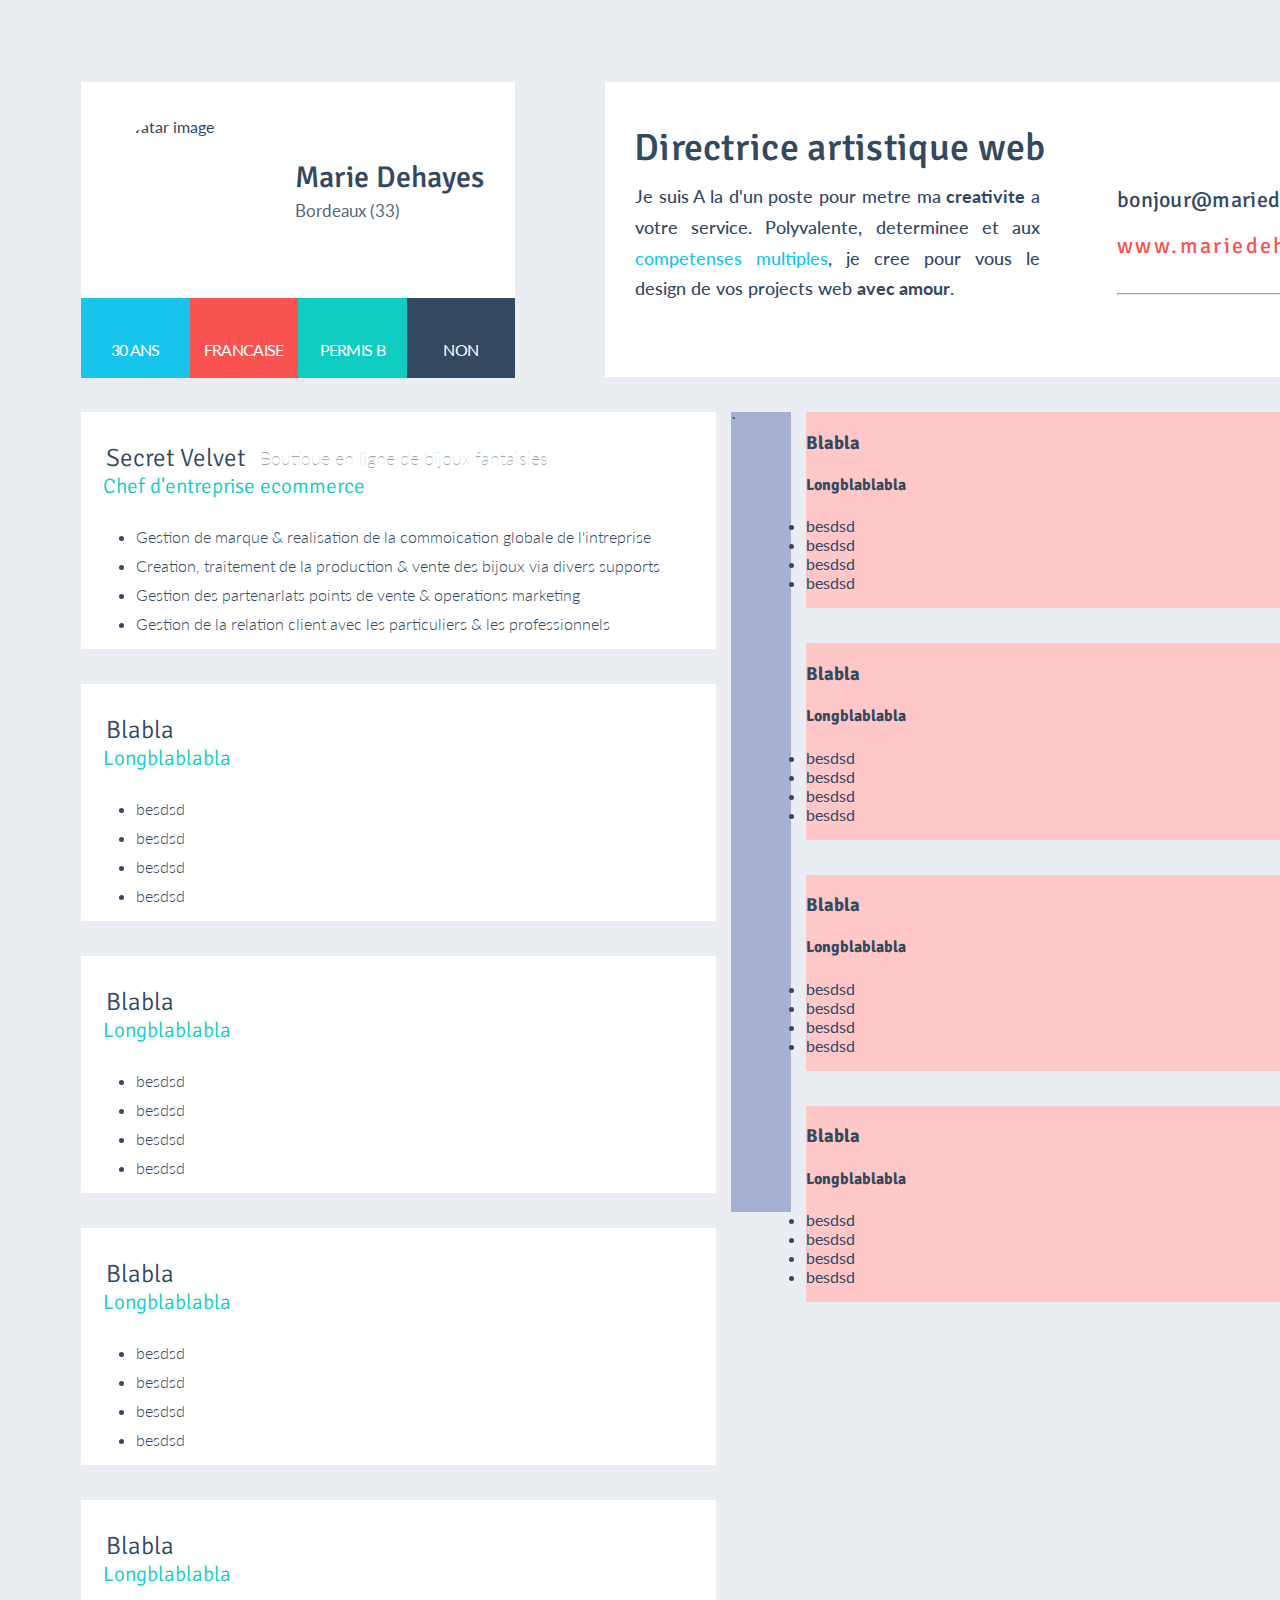
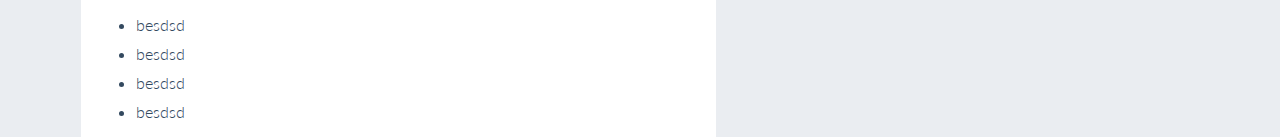
==== Hello/index.html @ 0b92bd88 "First Commit" ====
<!DOCTYPE html>
<html lang="en">
  <head>
    <meta charset="utf-8">
    <title>title</title>
    <link rel="stylesheet" href="style/style.css">
    <link href="https://fonts.googleapis.com/css?family=Lato|Signika|Signika+Negative&display=swap" rel="stylesheet">
    <!-- <script src="script.js"></script> -->
  </head>

  <body>

    <div class="mainContainer">

      <div class="topPhoto">

        <img src="/images/avatar.jpg" alt="Avatar image">
        <h2>Marie Dehayes</h2>
        <p>Bordeaux (33)</p>
        <div class="photoIcons">
          <p>30 ANS</p>
          <p>Francaise</p>
          <p>Permis B</p>
          <p>Non</p>
        </div>

      </div>

      <div class="topDescription">

        <div class="descriptionTitle">
          <h1>Directrice artistique web</h1>

          <p> Je suis A la d'un poste pour metre ma
              <span class="bold">creativite</span>  a votre service. 
              Polyvalente, determinee et aux
              <span class="highlighted">competenses multiples</span>, je cree pour vous le 
              design de vos projects web <span class="bold">avec amour</span>.
          </p>

          <div class="socialLinks">
            <a href="">
              <img src="/images/icon-social-1.png" alt="">
            </a>
            <a href="">
                <img src="/images/icon-social-2.png" alt="">
            </a>
            <a href="">
                <img src="/images/icon-social-3.png" alt="">
            </a>
            <a href="">
                <img src="/images/icon-social-4.png" alt="">
            </a>
            <a href="">
                <img src="/images/icon-social-5.png" alt="">
            </a>
            <a href="">
                <img src="/images/icon-social-6.png" alt="">
            </a>
          </div>

        </div>

        <div class="webLinks">
          <a href="mailto:bonjour@marriehayes.com">bonjour@mariedehayes.com</a>
          <a href="www.marriehayes.com">www.mariedehayes.com</a>
          <hr>
        </div>

      </div>

      <div class="leftColumn">

          <div class="leftColumnBlock">
            <h3>Secret Velvet</h3>
            <p>Boutique en ligne de bijoux fantaisies</p>
            <h4>Chef d'entreprise ecommerce</h4>

            <ul>
              <li> Gestion de marque & realisation de 
                la commoication globale de l'intreprise</li>
              <li>Creation, traitement de la production 
                & vente des bijoux via divers supports</li>
              <li>Gestion des partenarlats points de vente & 
                operations marketing</li>
              <li>Gestion de la relation client avec 
                les particuliers & les professionnels</li>
            </ul>

          </div>

          <div class="leftColumnBlock">
              <h3>Blabla</h3>
              <h4>Longblablabla</h4>
  
              <ul>
                <li>besdsd</li>
                <li>besdsd</li>
                <li>besdsd</li>
                <li>besdsd</li>
              </ul>
  
            </div>

            <div class="leftColumnBlock">
                <h3>Blabla</h3>
                <h4>Longblablabla</h4>
    
                <ul>
                  <li>besdsd</li>
                  <li>besdsd</li>
                  <li>besdsd</li>
                  <li>besdsd</li>
                </ul>
    
              </div>

              <div class="leftColumnBlock">
                  <h3>Blabla</h3>
                  <h4>Longblablabla</h4>
      
                  <ul>
                    <li>besdsd</li>
                    <li>besdsd</li>
                    <li>besdsd</li>
                    <li>besdsd</li>
                  </ul>
      
                </div>

                <div class="leftColumnBlock">
                    <h3>Blabla</h3>
                    <h4>Longblablabla</h4>
        
                    <ul>
                      <li>besdsd</li>
                      <li>besdsd</li>
                      <li>besdsd</li>
                      <li>besdsd</li>
                    </ul>
        
                  </div>

        </div > <!-- left column end -->

        <div class="divider">
          `
        </div>

        <div class="rightColumn">

          <div class="rightColumnBlock">
            <h3>Blabla</h3>
              <h4>Longblablabla</h4>
    
            <ul>
              <li>besdsd</li>
              <li>besdsd</li>
              <li>besdsd</li>
              <li>besdsd</li>
            </ul>

          </div>

          <div class="rightColumnBlock">
            <h3>Blabla</h3>
              <h4>Longblablabla</h4>
    
            <ul>
              <li>besdsd</li>
              <li>besdsd</li>
              <li>besdsd</li>
              <li>besdsd</li>
            </ul>
  
          </div>

          <div class="rightColumnBlock">
              <h3>Blabla</h3>
                <h4>Longblablabla</h4>
      
              <ul>
                <li>besdsd</li>
                <li>besdsd</li>
                <li>besdsd</li>
                <li>besdsd</li>
              </ul>
    
            </div>

            <div class="rightColumnBlock">
            <h3>Blabla</h3>
              <h4>Longblablabla</h4>
    
            <ul>
              <li>besdsd</li>
              <li>besdsd</li>
              <li>besdsd</li>
              <li>besdsd</li>
            </ul>
  
          </div>

          </div> <!-- right column end -->

      </div>  <!-- main container end -->

  </body>
</html>
---- Hello/style/style.css ----
*{
    padding: 0;
    color: #33495F;
}

body{
    font-family: 'Lato';
    background: #EAEDF1;
}

h1, h2, h3, h4 {
    color: #33495F;
    font-family: 'Signika';
}

.mainContainer {
    /* background: rgb(205, 236, 207); */
    margin-top: 82px;
    margin-left: 73px;
    width: 1400px;
    height: 1200px;
}

/* photo block */
.topPhoto{
    float: left;
    background: #FFFFFF;
    width: 434px;
    height: 295px;
}
.topPhoto img {
    float: left;
    width: 146px;
    height: 146px;
    border-radius: 100%;
    margin-left: 26px;
    margin-top: 35px;
}
.topPhoto h2 {
    float: left;
    font-size: 30px;
    margin-top: 77px;
    margin-left: 42px;
    font-weight: 500;
}

.topPhoto  p {
    color: #586879;
    float: left;
    font-size: 17.4px;
    margin-top: -21px;
    margin-left: 42px;
}

.photoIcons{
    position: relative;
    top: 35px;
    height: 80px;
    clear: both;
}

.photoIcons p {
    letter-spacing:  -0.7px;
    color: #FFFFFF;
    display: inline-block;
    width: 25%;
    height: 38px;
    margin: 0%;
    font-size: 16px;
    text-transform: uppercase;
    text-align: center;
    padding-top: 42px;
}

.photoIcons p:nth-child(1) {
    background: #16C4EC url(/images/icon-top-1.png) no-repeat 50% 18px;
}
.photoIcons p:nth-child(2) {
    background: #FA5351 url(/images/icon-top-2.png) no-repeat 50% 18px;
}
.photoIcons p:nth-child(3) {
    background: #10CDC1 url(/images/icon-top-3.png) no-repeat 50% 18px;
}
.photoIcons p:nth-child(4) {
    background: #33495F url(/images/icon-top-4.png) no-repeat 50% 18px;
}

/* description block */
.topDescription{
    float: left;
    background: #FFFFFF;
    width: 822px;
    height: 295px;
    margin-left: 90px;
}

.descriptionTitle{
    float: left;
    width: 480px;
}

.descriptionTitle h1 {
    letter-spacing: 0.3px;
    font-size: 38px;
    margin-left: 29px;
    margin-top: 42px;
    font-weight: 500;
}

.descriptionTitle p {
    font-size: 18px;
    line-height: 1.7em;
    margin-left: 30px;
    margin-top: -15px;
    padding-right: 45px;
    font-weight: 500;
    text-align: justify;
}

.bold{
    font-weight: bold;
}
.highlighted {
    color: #16C4EC;
}

.socialLinks a {
    padding-top: 2px;
    display: inline-block;
    margin-left: 51px;
    height: 20px;
    width: 20px;
}
.socialLinks a:nth-child(1){
    margin-left: 20px;
}

.webLinks {
    float: right;
    width: 275px;
    margin-top: 95px;
    padding-right: 35px;
    
}

.webLinks a{
    letter-spacing: 0.3px;
    display: inline-block;
    width: 100%;
    text-align: justify;
    font-family: 'Signika';
    line-height: 2.1em;
    font-size: 22px;
    text-decoration: none;
}

.webLinks a:nth-child(2){
    letter-spacing: 2.4px;
    color: #FA5351;
}

.webLinks hr{
    margin-top: 24px;
}

/* left columns */
.leftColumn{
    float: left;
    width: 635px;
}

.leftColumnBlock{
    float: left;
    margin-top: 35px;
    width: 100%;
    background: #FFFFFF;
}

.leftColumnBlock h3{
    display: inline-block;
    float: left;
    font-size: 25px;
    font-weight: 300;
    padding-left: 24.5px;
    padding-top: 5px;
    margin-bottom: 0;
}

.leftColumnBlock p{
    color: #9EA7B4;
    display: inline-block;
    float: left;
    font-size: 17.5px;
    font-weight: 100;
    padding-left: 15px;
    padding-top: 18px;
    margin-bottom: 0;
}

.leftColumnBlock h4{
    clear: both;
    color: #10CDC1;
    font-size: 21px;
    font-weight: 300;
    padding-left: 22px;
}

.leftColumnBlock li{
    clear: both;
    list-style-image: url("/images/list-deco.png");
    font-size: 16px;
    font-weight: 300;
    margin-left: 55px;
    margin-top: 10px;
}


/* center */
.divider {
    float: left;
    margin-top: 35px;
    margin-left: 15px;
    width: 60px;
    height: 800px;
    background: rgb(167, 175, 211);
}
.rightColumn{
    float: right;
    margin-right: 50px;
    width: 625px;
}

.rightColumnBlock{
    float: right;
    margin-top: 35px;
    width: 100%;
    background: rgb(255, 199, 199);
}
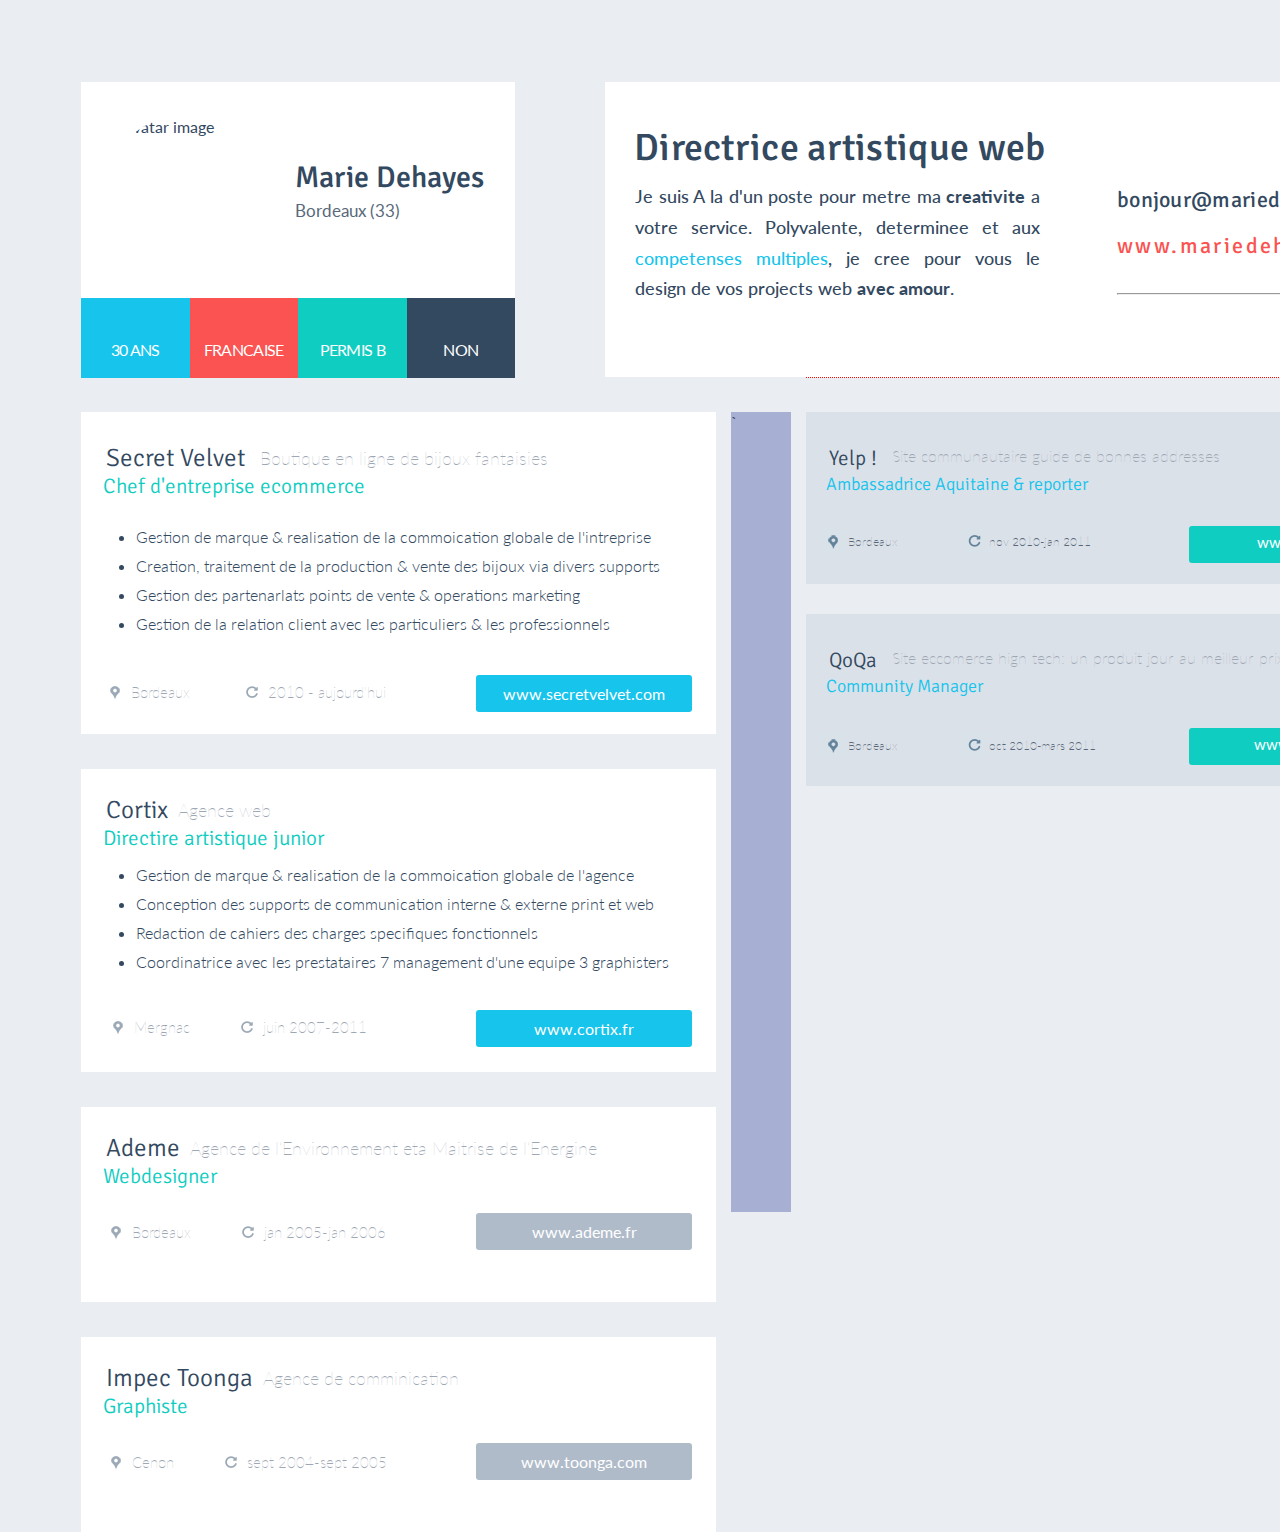
==== commit f2cde0f8: "Second commit" ====
--- a/Hello/index.html
+++ b/Hello/index.html
@@ -87,59 +87,99 @@
                 les particuliers & les professionnels</li>
             </ul>
 
+            <div class="leftColumnBottom">
+              <p class="cityInfo">
+                <img src="images/icon-location-white.png" alt="">
+                Bordeaux
+              </p>
+              <p class="yearsInfo">
+                  <img src="images/icon-year-white.png" alt="">
+                2010 - aujourd'hui
+              </p>
+              <div class="linkButton">
+                  <a>
+                    www.secretvelvet.com
+                  </a>
+              </div>
+            </div>
           </div>
 
           <div class="leftColumnBlock">
-              <h3>Blabla</h3>
-              <h4>Longblablabla</h4>
+              <h3>Cortix</h3>
+              <p>Agence web</p>
+              <h4>Directire artistique junior</h4>
   
               <ul>
-                <li>besdsd</li>
-                <li>besdsd</li>
-                <li>besdsd</li>
-                <li>besdsd</li>
+                <li>  Gestion de marque & realisation de la 
+                  commoication globale de l'agence</li>
+                <li>Conception des supports de communication 
+                  interne & externe print et web</li>
+                <li>Redaction de cahiers des charges 
+                  specifiques fonctionnels</li>
+                <li> Coordinatrice avec les prestataires 
+                  7 management d'une equipe 3 graphisters</li>
               </ul>
   
+              <div class="leftColumnBottom">
+                <p class="cityInfo">
+                  <img src="images/icon-location-white.png" alt="">
+                  Mergnac
+                </p>
+                <p class="yearsInfo">
+                    <img src="images/icon-year-white.png" alt="">
+                       juin 2007-2011
+                </p>
+                <div class="linkButton">
+                    <a>
+                      www.cortix.fr
+                    </a>
+                </div>
+              </div>
             </div>
 
             <div class="leftColumnBlock">
-                <h3>Blabla</h3>
-                <h4>Longblablabla</h4>
+                <h3>Ademe</h3>
+                <p>Agence de l'Environnement eta Maitrise de l'Energine</p>
+                <h4>Webdesigner</h4>
     
-                <ul>
-                  <li>besdsd</li>
-                  <li>besdsd</li>
-                  <li>besdsd</li>
-                  <li>besdsd</li>
-                </ul>
-    
+                <div class="leftColumnBottom">
+                  <p class="cityInfo">
+                    <img src="images/icon-location-white.png" alt="">
+                    Bordeaux
+                  </p>
+                  <p class="yearsInfo">
+                      <img src="images/icon-year-white.png" alt="">
+                    jan 2005-jan 2006
+                  </p>
+                  <div class="linkButton nonActive">
+                      <a>
+                        www.ademe.fr
+                      </a>
+                  </div>
+                </div>
               </div>
 
               <div class="leftColumnBlock">
-                  <h3>Blabla</h3>
-                  <h4>Longblablabla</h4>
+                  <h3>Impec Toonga</h3>
+                  <p>Agence de comminication</p>
+                  <h4>Graphiste</h4>
       
-                  <ul>
-                    <li>besdsd</li>
-                    <li>besdsd</li>
-                    <li>besdsd</li>
-                    <li>besdsd</li>
-                  </ul>
-      
-                </div>
-
-                <div class="leftColumnBlock">
-                    <h3>Blabla</h3>
-                    <h4>Longblablabla</h4>
-        
-                    <ul>
-                      <li>besdsd</li>
-                      <li>besdsd</li>
-                      <li>besdsd</li>
-                      <li>besdsd</li>
-                    </ul>
-        
-                  </div>
+                  <div class="leftColumnBottom">
+                    <p class="cityInfo">
+                      <img src="images/icon-location-white.png" alt="">
+                      Cenon
+                    </p>
+                    <p class="yearsInfo">
+                        <img src="images/icon-year-white.png" alt="">
+                      sept 2004-sept 2005
+                    </p>
+                    <div class="linkButton">
+                        <a>
+                          www.toonga.com
+                        </a>
+                    </div>
+                  </div>
+                </div>
 
         </div > <!-- left column end -->
 
@@ -149,55 +189,56 @@
 
         <div class="rightColumn">
 
-          <div class="rightColumnBlock">
-            <h3>Blabla</h3>
-              <h4>Longblablabla</h4>
+            <div class="rightColumnExp">
+                <h3>Yelp !</h3>
+                <p>Site communautaire guide de bonnes addresses</p>
+                <h4>Ambassadrice Aquitaine & reporter</h4>
     
-            <ul>
-              <li>besdsd</li>
-              <li>besdsd</li>
-              <li>besdsd</li>
-              <li>besdsd</li>
-            </ul>
-
-          </div>
-
-          <div class="rightColumnBlock">
-            <h3>Blabla</h3>
-              <h4>Longblablabla</h4>
-    
-            <ul>
-              <li>besdsd</li>
-              <li>besdsd</li>
-              <li>besdsd</li>
-              <li>besdsd</li>
-            </ul>
-  
-          </div>
-
-          <div class="rightColumnBlock">
-              <h3>Blabla</h3>
-                <h4>Longblablabla</h4>
+                <div class="rightColumnExpBottom">
+                  <p class="cityInfo">
+                    <img src="images/icon-location-blue.png" alt="">
+                    Bordeaux
+                  </p>
+                  <p class="yearsInfo">
+                      <img src="images/icon-year-blue.png" alt="">
+                    nov 2010-jan 2011
+                  </p>
+                  <div class="rightLinkButton">
+                      <a>
+                        www.yelp.fr
+                      </a>
+                  </div>
+                </div>
+              </div>
+
+              <div class="rightColumnExp">
+                  <h3>QoQa</h3>
+                  <p> Site eccomerce hign tech: un produit jour au meilleur prix !</p>
+                  <h4>Community Manager</h4>
       
-              <ul>
-                <li>besdsd</li>
-                <li>besdsd</li>
-                <li>besdsd</li>
-                <li>besdsd</li>
-              </ul>
-    
-            </div>
-
-            <div class="rightColumnBlock">
-            <h3>Blabla</h3>
-              <h4>Longblablabla</h4>
-    
-            <ul>
-              <li>besdsd</li>
-              <li>besdsd</li>
-              <li>besdsd</li>
-              <li>besdsd</li>
-            </ul>
+                  <div class="rightColumnExpBottom">
+                    <p class="cityInfo">
+                      <img src="images/icon-location-blue.png" alt="">
+                      Bordeaux
+                    </p>
+                    <p class="yearsInfo">
+                        <img src="images/icon-year-blue.png" alt="">
+                      oct 2010-mars 2011
+                    </p>
+                    <div class="rightLinkButton">
+                        <a>
+                          www.qoqa.fr
+                        </a>
+                    </div>
+                  </div>
+                </div>
+
+                <div class="dottedLine"></div>
+
+                
+          </div>
+
+          
   
           </div>
 
--- a/Hello/style/style.css
+++ b/Hello/style/style.css
@@ -93,12 +93,10 @@
     height: 295px;
     margin-left: 90px;
 }
-
 .descriptionTitle{
     float: left;
     width: 480px;
 }
-
 .descriptionTitle h1 {
     letter-spacing: 0.3px;
     font-size: 38px;
@@ -106,7 +104,6 @@
     margin-top: 42px;
     font-weight: 500;
 }
-
 .descriptionTitle p {
     font-size: 18px;
     line-height: 1.7em;
@@ -116,14 +113,12 @@
     font-weight: 500;
     text-align: justify;
 }
-
 .bold{
     font-weight: bold;
 }
 .highlighted {
     color: #16C4EC;
 }
-
 .socialLinks a {
     padding-top: 2px;
     display: inline-block;
@@ -134,7 +129,6 @@
 .socialLinks a:nth-child(1){
     margin-left: 20px;
 }
-
 .webLinks {
     float: right;
     width: 275px;
@@ -142,7 +136,6 @@
     padding-right: 35px;
     
 }
-
 .webLinks a{
     letter-spacing: 0.3px;
     display: inline-block;
@@ -153,29 +146,26 @@
     font-size: 22px;
     text-decoration: none;
 }
-
 .webLinks a:nth-child(2){
     letter-spacing: 2.4px;
     color: #FA5351;
 }
-
 .webLinks hr{
     margin-top: 24px;
 }
 
+
 /* left columns */
 .leftColumn{
     float: left;
     width: 635px;
 }
-
 .leftColumnBlock{
     float: left;
     margin-top: 35px;
     width: 100%;
     background: #FFFFFF;
 }
-
 .leftColumnBlock h3{
     display: inline-block;
     float: left;
@@ -185,7 +175,6 @@
     padding-top: 5px;
     margin-bottom: 0;
 }
-
 .leftColumnBlock p{
     color: #9EA7B4;
     display: inline-block;
@@ -196,7 +185,6 @@
     padding-top: 18px;
     margin-bottom: 0;
 }
-
 .leftColumnBlock h4{
     clear: both;
     color: #10CDC1;
@@ -204,7 +192,6 @@
     font-weight: 300;
     padding-left: 22px;
 }
-
 .leftColumnBlock li{
     clear: both;
     list-style-image: url("/images/list-deco.png");
@@ -213,7 +200,116 @@
     margin-left: 55px;
     margin-top: 10px;
 }
-
+.leftColumnBottom{
+    
+    width: 100%;
+    height: 85px;
+    
+}
+.leftColumnBottom p{
+    display: inline-block;
+    color:#9EA7B4;
+    font-family: 'Lato';
+    font-size: 15px;
+    margin-top: 10px;
+    margin-left: 10px;
+}
+.leftColumnBottom p:nth-child(2){
+    margin-left: 35px;
+}
+.cityInfo,
+.yearsInfo{
+    float: left;
+    color:#9EA7B4;
+    font-size: 15px;
+    position: relative;
+    bottom: 3px;
+    right: 3px;
+}
+.leftColumnBottom p img{
+    position: relative;
+    top: 6px;
+}
+.linkButton{
+    float: right;
+    background: #16C4EC;
+    font-size: 16px;
+    border-radius: 3px;
+    text-align: center;
+    width: 216px;
+    height: 37px;
+    margin-top: 26px;
+    margin-right: 24px;
+}
+.linkButton a{
+    position: relative;
+    top: 9px;
+    color: white;
+}
+
+
+.leftColumnBlock:nth-child(2) h3{
+    padding-top: 0px;
+}
+.leftColumnBlock:nth-child(2) p{
+    margin-top: 13px;
+    padding-left: 10px;
+}
+.leftColumnBlock:nth-child(2) ul{
+    margin-top: -14px;
+}
+.leftColumnBottom:nth-child(2){
+    position: relative;
+    top: -100px;
+}
+.leftColumnBlock:nth-child(2) .cityInfo,
+.leftColumnBlock:nth-child(2) .yearsInfo{
+    position: relative;
+    top: -9px;
+    right: -5px;
+}
+.leftColumnBlock:nth-child(2) .linkButton {
+    position: relative;
+    top: -3px;
+}
+
+.leftColumnBlock:nth-child(3) h3{
+    padding-top: 0px;
+}
+.leftColumnBlock:nth-child(3) p{
+    margin-top: 13px;
+    padding-left: 10px;
+}
+.leftColumnBlock:nth-child(3) .cityInfo,
+.leftColumnBlock:nth-child(3) .yearsInfo{
+    position: relative;
+    top: -34px;
+    right: -3px;
+}
+.leftColumnBlock:nth-child(3) .linkButton {
+    background: #B0BBCA;
+    position: relative;
+    top: -30px;
+}
+
+.leftColumnBlock:nth-child(4) h3{
+    padding-top: 0px;
+}
+.leftColumnBlock:nth-child(4) p{
+    margin-top: 13px;
+    padding-left: 10px;
+}
+.leftColumnBlock:nth-child(4) .cityInfo,
+.leftColumnBlock:nth-child(4) .yearsInfo{
+    position: relative;
+    top: -34px;
+    right: -3px;
+}
+.leftColumnBlock:nth-child(4) .linkButton {
+    background: #B0BBCA;
+    position: relative;
+    top: -30px;
+}
 
 /* center */
 .divider {
@@ -224,15 +320,99 @@
     height: 800px;
     background: rgb(167, 175, 211);
 }
+
+
 .rightColumn{
     float: right;
     margin-right: 50px;
     width: 625px;
 }
 
-.rightColumnBlock{
+
+.rightColumnExp{
     float: right;
     margin-top: 35px;
     width: 100%;
-    background: rgb(255, 199, 199);
-}
+    height: 172px;
+    background: #DBE1E8;
+}
+.rightColumnExp  .cityInfo,
+.rightColumnExp  .yearsInfo{
+    font-size: 12px;
+    color: #586879;
+}
+
+
+.rightLinkButton{
+    float: right;
+    background: #10CDC1;
+    font-size: 15px;
+    border-radius: 3px;
+    text-align: center;
+    width: 216px;
+    height: 37px;
+    margin-top: 7px;
+    margin-right: 26px;
+}
+.rightColumnExp a{
+    position: relative;
+    top: 7px;
+    color: white;
+}
+.rightColumnExp h3{
+    display: inline-block;
+    float: left;
+    font-size: 21px;
+    font-weight: 300;
+    padding-left: 23px;
+    padding-top: 12px;
+    margin-bottom: 0;
+}
+.rightColumnExp p{
+    color: #9EA7B4;
+    display: inline-block;
+    float: left;
+    font-size: 16px;
+    font-weight: 100;
+    padding-left: 15px;
+    padding-top: 18px;
+    margin-bottom: 0;
+}
+.rightColumnExp h4{
+    clear: both;
+    color: #16C4EC;
+    font-size: 18px;
+    font-weight: 300;
+    padding-left: 20px;
+    padding-top: 2px;
+}
+.rightColumnExpBottom p{
+    display: inline-block;
+    color:#9EA7B4;
+    font-family: 'Lato';
+    font-size: 12px;
+    position: relative;
+    top: -27px;
+    right: -0px;
+}
+.rightColumnExpBottom p:nth-child(2){
+    margin-left: 50px;
+}
+.rightColumnExpBottom p img{
+    position: relative;
+    top: 7px;
+}
+.rightColumnExp:nth-child(2){
+    margin-top: 30px;
+}
+.rightColumnExp:nth-child(2) .rightColumnExpBottom p{
+    top: -25px;
+}
+
+
+.dottedLine{
+    border: 1px dotted #ff0000;
+    border-style: none none dotted;
+    color: #fff;
+    background-color: #fff;
+  } 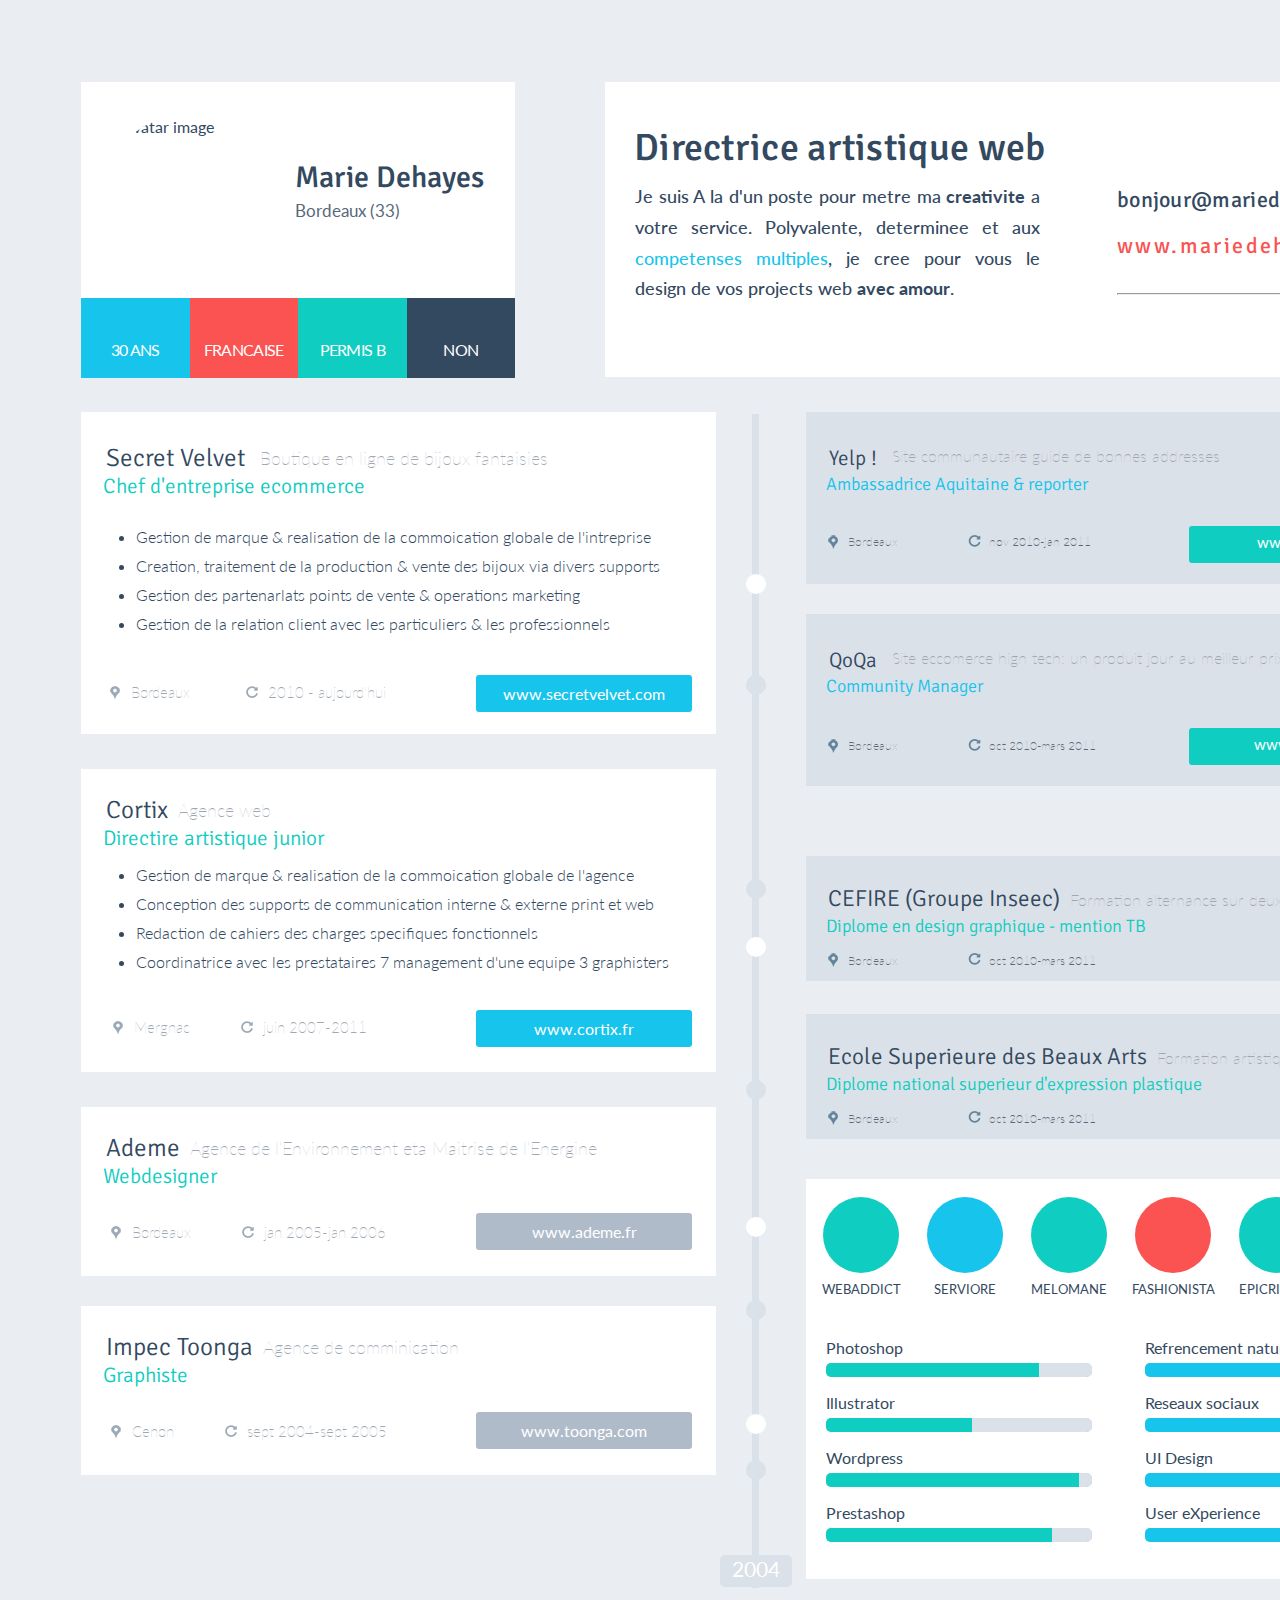
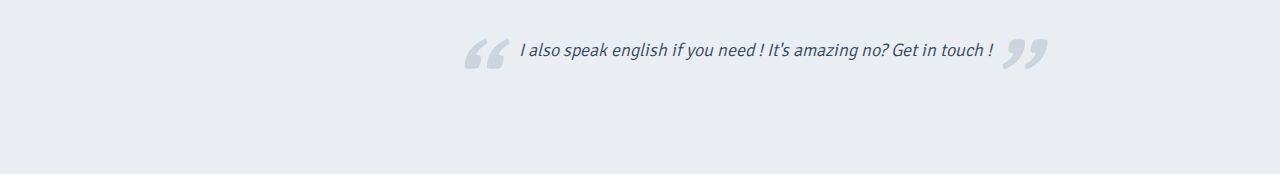
==== commit 7c3e1519: "Layout Done, need some corrections" ====
--- a/Hello/index.html
+++ b/Hello/index.html
@@ -137,7 +137,7 @@
               </div>
             </div>
 
-            <div class="leftColumnBlock">
+            <div class="leftColumnBlock leftBlockShort">
                 <h3>Ademe</h3>
                 <p>Agence de l'Environnement eta Maitrise de l'Energine</p>
                 <h4>Webdesigner</h4>
@@ -159,7 +159,7 @@
                 </div>
               </div>
 
-              <div class="leftColumnBlock">
+              <div class="leftColumnBlock leftBlockShort">
                   <h3>Impec Toonga</h3>
                   <p>Agence de comminication</p>
                   <h4>Graphiste</h4>
@@ -184,7 +184,21 @@
         </div > <!-- left column end -->
 
         <div class="divider">
-          `
+          <div class="line"></div>
+          
+
+          <div class="lightRound"></div>
+          <div class="lightRound"></div>
+          <div class="lightRound"></div>
+          <div class="lightRound"></div>
+          <div class="lightRound"></div>
+
+          <div class="whiteRound"></div>
+          <div class="whiteRound"></div>
+          <div class="whiteRound"></div>
+          <div class="whiteRound"></div>
+
+          <div class="startYear"><p>2004</p></div>
         </div>
 
         <div class="rightColumn">
@@ -211,12 +225,56 @@
                 </div>
               </div>
 
-              <div class="rightColumnExp">
-                  <h3>QoQa</h3>
-                  <p> Site eccomerce hign tech: un produit jour au meilleur prix !</p>
-                  <h4>Community Manager</h4>
+            <div class="rightColumnExp">
+                <h3>QoQa</h3>
+                <p> Site eccomerce hign tech: un produit jour au meilleur prix !</p>
+                <h4>Community Manager</h4>
+    
+                <div class="rightColumnExpBottom">
+                  <p class="cityInfo">
+                    <img src="images/icon-location-blue.png" alt="">
+                    Bordeaux
+                  </p>
+                  <p class="yearsInfo">
+                      <img src="images/icon-year-blue.png" alt="">
+                    oct 2010-mars 2011
+                  </p>
+                  <div class="rightLinkButton">
+                      <a>
+                        www.qoqa.fr
+                      </a>
+                  </div>
+                </div>
+              </div>
+
+              <div class="dottedLine"></div>
+
+              <div class="rightColumnEdu">
+                <h3>CEFIRE (Groupe Inseec)</h3>
+                <p> Formation alternance sur deux annees</p>
+                <h4>Diplome en design graphique - mention TB</h4>
+    
+                <div class="rightColumnEduBottom">
+                  <p class="cityInfo">
+                    <img src="images/icon-location-blue.png" alt="">
+                    Bordeaux
+                  </p>
+                  <p class="yearsInfo">
+                      <img src="images/icon-year-blue.png" alt="">
+                    oct 2010-mars 2011
+                  </p>
+                  <div class="stars">
+                      <img src="/images/stars-CEFIRE.png" alt="">
+                  </div>
+                </div>
+              </div>
+
+              <div class="rightColumnEdu">
+                  <h3>Ecole Superieure des Beaux Arts</h3>
+                  <p> Formation artistique</p>
+                  <h4>Diplome national superieur d'expression plastique</h4>
       
-                  <div class="rightColumnExpBottom">
+                  <div class="rightColumnEduBottom">
                     <p class="cityInfo">
                       <img src="images/icon-location-blue.png" alt="">
                       Bordeaux
@@ -225,26 +283,119 @@
                         <img src="images/icon-year-blue.png" alt="">
                       oct 2010-mars 2011
                     </p>
-                    <div class="rightLinkButton">
-                        <a>
-                          www.qoqa.fr
-                        </a>
+                    <div class="stars">
+                      <img src="/images/stars-Ecole.png" alt="">
                     </div>
                   </div>
                 </div>
 
-                <div class="dottedLine"></div>
-
                 
+                <div class="rightColumnAbout">
+                    <div class="aboutPictures">
+
+                      <div class="aboutBlock">
+                        <div class="aboutIcon"></div>
+                        <p>webaddict</p>
+                      </div>
+                      
+                      <div class="aboutBlock">
+                          <div class="aboutIcon"></div>
+                          <p>serviore</p>
+                      </div>
+                      
+
+                      <div class="aboutBlock">
+                          <div class="aboutIcon"></div>
+                          <p>melomane</p>
+                      </div>
+                      
+
+                      <div class="aboutBlock">
+                          <div class="aboutIcon"></div>
+                          <p>fashionista</p>
+                      </div>
+                      
+
+                      <div class="aboutBlock">
+                          <div class="aboutIcon"></div>
+                          <p>epicrienne</p>  
+                      </div>
+                      
+                      
+                      <div class="aboutBlock">
+                          <div class="aboutIcon"></div>
+                          <p>voyaguse</p>
+                      </div>
+                      
+                    </div>
+
+                    <div class="skillsLeft">
+
+                      <div class="skillLeft">
+                        <p>Photoshop</p>
+                        <div class="percent" id="photoshop"><p>80%</p></div>
+                        <progress class="progressBar" max="100" value="80"></progress>
+                      </div>
+
+                      <div class="skillLeft">
+                          <p>Illustrator</p>
+                          <div class="percent" id="illustrator"><p>55%</p></div>
+                          <progress class="progressBar" max="100" value="55"></progress>
+                      </div>
+
+                      <div class="skillLeft">
+                          <p>Wordpress</p>
+                          <div class="percent" id="wordpress"><p>95%</p></div>
+                          <progress class="progressBar" max="100" value="95"></progress>
+                      </div>    
+
+                      <div class="skillLeft">
+                          <p>Prestashop</p>
+                          <div class="percent" id="prestashop"><p>85%</p></div>
+                          <progress class="progressBar" max="100" value="85"></progress>
+                      </div>
+
+                    </div>
+
+                    <div class="skillsRight">
+
+                        <div class="skillLeft">
+                          <p>Refrencement naturel</p>
+                          <div class="percent" id="referencement"><p>60%</p></div>
+                          <progress class="progressBar" max="84" value="60"></progress>
+                        </div>
+  
+                        <div class="skillLeft">
+                            <p>Reseaux sociaux</p>
+                            <div class="percent" id="reseaux"><p>75%</p></div>
+                            <progress class="progressBar" max="95" value="75"></progress>
+                        </div>
+  
+                        <div class="skillLeft">
+                            <p>UI Design</p>
+                            <div class="percent" id="ui"><p>55%</p></div>
+                            <progress class="progressBar" max="92" value="55"></progress>
+                        </div>    
+  
+                        <div class="skillLeft">
+                            <p>User eXperience</p>
+                            <div class="percent" id="ux"><p>60%</p></div>
+                            <progress class="progressBar" max="84" value="60"></progress>
+                        </div>
+  
+                      </div>
+                </div>
+                
+            </div>
+
+            <div id="english">
+                <p>
+                <span>&#8220</span>
+                I also speak english if you need ! It's amazing no? Get in touch !
+                <span>&#8221</span>
+                </p>
+              </div>
+          
           </div>
-
-          
-  
-          </div>
-
-          </div> <!-- right column end -->
-
-      </div>  <!-- main container end -->
-
   </body>
 </html>--- a/Hello/style/style.css
+++ b/Hello/style/style.css
@@ -166,6 +166,15 @@
     width: 100%;
     background: #FFFFFF;
 }
+
+.leftBlockShort{
+    height: 169px;
+    margin-top: 35px;
+}
+.leftBlockShort:last-of-type{
+    margin-top: 30px;
+}
+
 .leftColumnBlock h3{
     display: inline-block;
     float: left;
@@ -314,13 +323,84 @@
 /* center */
 .divider {
     float: left;
-    margin-top: 35px;
-    margin-left: 15px;
-    width: 60px;
-    height: 800px;
-    background: rgb(167, 175, 211);
-}
-
+    margin-top: 37px;
+    margin-left: 4px;
+    width: 72px;
+    height: 1174px;
+}
+.divider .line{
+    float: left;
+    margin-left: 32px;
+    width: 7px;
+    height: 1174px;
+    background: #DBE1E8;
+}
+.divider .lightRound{
+    position: absolute;
+    left: 714px;
+    top: 675px;
+    height: 20px;
+    width: 20px;
+    border-radius: 20px;
+    margin-left: 32px;
+    background: #DBE1E8;
+}
+
+.lightRound:nth-child(3){
+    top: 879px;
+}
+.lightRound:nth-child(4){
+    top: 1080px;
+}
+.lightRound:nth-child(5){
+    top: 1300px;
+}
+.lightRound:nth-child(6){
+    top: 1460px;
+}
+
+.divider .whiteRound{
+    position: absolute;
+    left: 714px;
+    top: 574px;
+    height: 20px;
+    width: 20px;
+    border-radius: 20px;
+    margin-left: 32px;
+    background: white;
+}
+.whiteRound:nth-child(7)
+{
+    top: 937px;
+}
+.whiteRound:nth-child(8)
+{
+    top: 1217px;
+}
+.whiteRound:nth-child(9)
+{
+    top: 1414px;
+}
+
+.divider .startYear{
+    position: absolute;
+    top: 1555px;
+    left: 720px;
+    width: 72px;
+    height: 32px;
+    background: #DBE1E8;
+    color: black;
+    border-radius: 5px;
+}
+.divider .startYear p{
+    position: relative;
+    top: -20px;
+    color: white;
+    font-size: 21px;
+    text-align: center;
+}
+
+/* right column  */
 
 .rightColumn{
     float: right;
@@ -409,10 +489,256 @@
     top: -25px;
 }
 
-
+/* dots */
 .dottedLine{
-    border: 1px dotted #ff0000;
-    border-style: none none dotted;
-    color: #fff;
-    background-color: #fff;
-  } +    float: right;
+    width: 100%;
+    height: 3px;
+    background: url("/images/dottedLine.png");
+    margin-top: 34px;
+}
+
+/* education */
+.rightColumnEdu{
+    float: right;
+    margin-top: 33px;
+    width: 100%;
+    height: 125px;
+    background: #DBE1E8;
+}
+.rightColumnEdu  .cityInfo,
+.rightColumnEdu  .yearsInfo{
+    font-size: 12px;
+    color: #586879;
+}
+.rightColumnEdu h3{
+    display: inline-block;
+    float: left;
+    font-size: 23px;
+    font-weight: 300;
+    padding-left: 22px;
+    padding-top: 5px;
+    margin-bottom: 0;
+}
+.rightColumnEdu p{
+    color: #9EA7B4;
+    display: inline-block;
+    float: left;
+    font-size: 16px;
+    font-weight: 100;
+    padding-left: 10px;
+    padding-top: 18px;
+    margin-bottom: 0;
+}
+.rightColumnEdu h4{
+    clear: both;
+    color: #10CDC1;
+    font-size: 18px;
+    font-weight: 300;
+    padding-left: 20px;
+    padding-top: 2px;
+}
+.rightColumnEduBottom p{
+    display: inline-block;
+    color:#9EA7B4;
+    font-family: 'Lato';
+    font-size: 12px;
+    position: relative;
+    top: -50px;
+    right: -5px;
+}
+.rightColumnEduBottom p img{
+    position: relative;
+    top: 6px;
+}
+.rightColumnEduBottom p:nth-child(2){
+    margin-left: 55px;
+}
+
+.stars{
+    float: right;
+    margin-top: -9px;
+    margin-right: 22px;
+    width: 100px;
+    height: 20px;
+}
+
+.rightColumnEdu:last-of-type{
+    float: right;
+    margin-top: 33px;
+    width: 100%;
+    height: 130px;
+}
+
+.rightColumnEdu:last-of-type h3{
+    margin-top: 26px
+}
+
+/* about */
+
+.rightColumnAbout{
+    float: right;
+    height: 400px;
+    width: 100%;
+    margin-top: 40px;
+    background: white;
+}
+
+.aboutPictures {
+    position: relative;
+    left: 5px;;
+}
+
+.aboutBlock {
+    display: inline-block;
+    margin-left: auto;
+    margin-right: auto;
+    width: 16%;
+    text-align: center;
+    text-transform: uppercase;
+    margin-top: 18px;
+}
+.aboutBlock p{
+    margin-top: 9px;
+    font-size: 12.5px;
+}
+.aboutIcon{
+    width: 76px;
+    height: 76px;
+    border-radius: 50%;
+    margin-left: auto;
+    margin-right: auto;
+}
+.aboutBlock:nth-child(1) .aboutIcon{
+    background: #10CDC1 url("/images/about-web.png") no-repeat 50% 50%;
+}
+.aboutBlock:nth-child(2) .aboutIcon{
+    background: #16C4EC url("/images/about-serv.png") no-repeat 50% 50%;
+}
+.aboutBlock:nth-child(3) .aboutIcon{
+    background: #10CDC1 url("/images/about-mel.png") no-repeat 50% 50%;
+}
+.aboutBlock:nth-child(4) .aboutIcon{
+    background: #FA5351 url("/images/about-fash.png") no-repeat 50% 50%;
+}
+.aboutBlock:nth-child(5) .aboutIcon{
+    background: #10CDC1 url("/images/about-epic.png") no-repeat 50% 50%;
+}
+.aboutBlock:nth-child(6) .aboutIcon{
+    background: #16C4EC url("/images/about-voy.png") no-repeat 50% 50%;
+}
+
+
+.skillsLeft {
+    margin-left: 20px;
+    float: left;
+}
+.skillLeft{
+    position: relative;
+    bottom: -27px;
+    margin-top: -15px;
+}
+.skillLeft p {
+    margin-bottom: 16px;
+}
+.progressBar{
+    width: 266px;
+    height: 14px;
+    border-radius: 10px;
+    background: #000;
+    position: relative;
+    bottom: 15px;
+    -webkit-appearance: none;
+}
+
+.progressBar[value]::-webkit-progress-bar {
+    background: #DBE1E8;
+    border-radius: 5px;
+  }
+
+.skillsLeft .progressBar[value]::-webkit-progress-value {
+border-radius:  5px 0 0 5px;
+background: #10CDC1;
+}
+
+.skillsRight .progressBar[value]::-webkit-progress-value {
+border-radius:  5px 0 0 5px;
+background: #16C4EC;
+}
+
+.skillsRight {
+margin-right: 20px;
+float: right;
+}
+
+.percent{
+    width: 39px;
+    height: 21px;
+    background: url(/images/progress-percente.png);
+    position: absolute;
+    top: 1px;
+}
+.percent p{
+    position: relative;
+    top: -10px;
+    left: 8px;
+    color: white;
+    font-size: 11px;
+}
+
+#photoshop{
+    left: 191px;
+}
+#illustrator{
+    left: 125px;
+}
+#wordpress{
+    left: 230px;
+}
+#prestashop{
+    left: 204px;
+}
+
+#referencement{
+    left: 168px;
+}
+#reseaux{
+    left: 188px;
+}
+#ui{
+    left: 137px;
+}
+#ux{
+    left: 169px;
+}
+
+#english{
+    width: 100%;
+    text-align: center;
+    clear: both;
+    height: 100px;
+}
+#english p {
+    position: relative;
+    right: 26px;
+    top: -54px;
+    font-family: 'Signika';
+    font-style: italic;
+    font-weight: 100;
+    font-display: initial;
+    font-size: 18px;
+    margin-bottom: 0;
+}
+#english span {
+    color: #CED4DD;
+    position: relative;
+    top:80px;
+    font-size: 130px;
+    margin-top: 0;
+}
+#english span:nth-child(1){
+    right: 25px;
+}
+#english span:nth-child(2){
+    right: 15px;
+}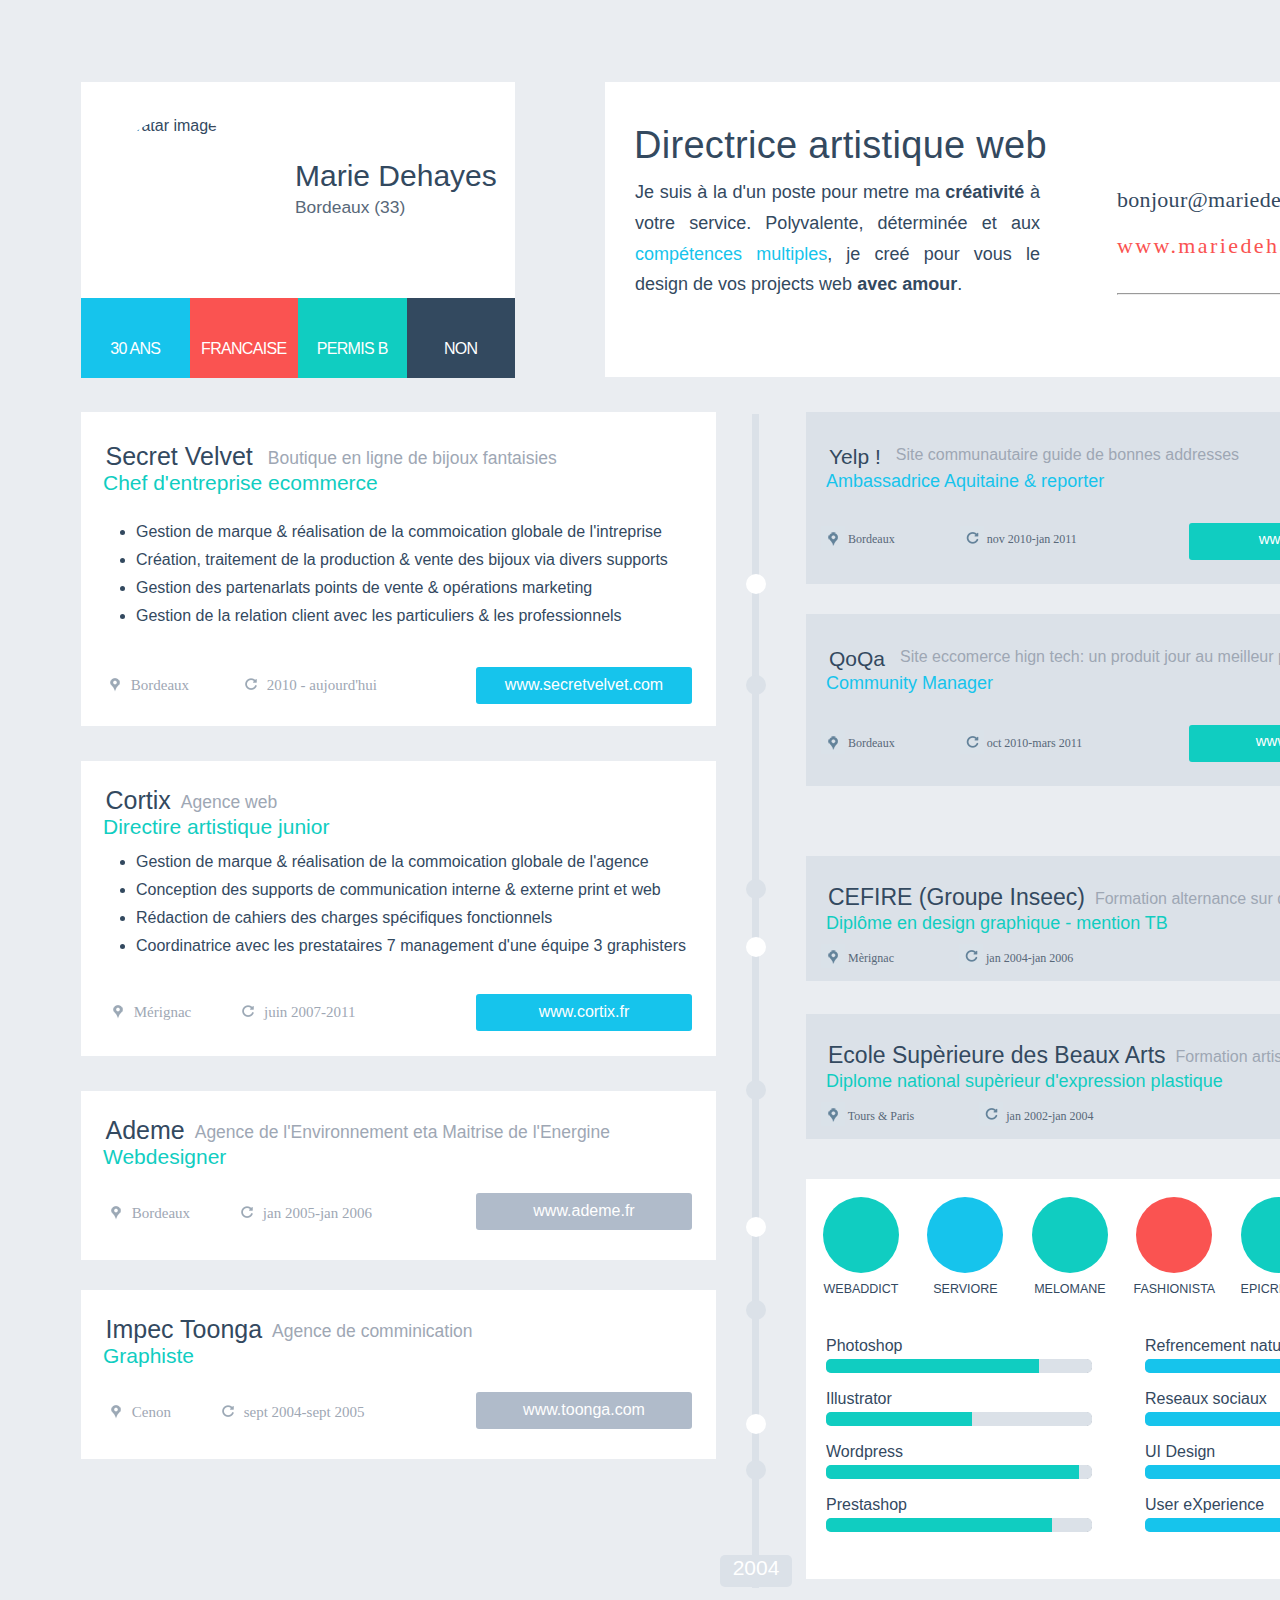
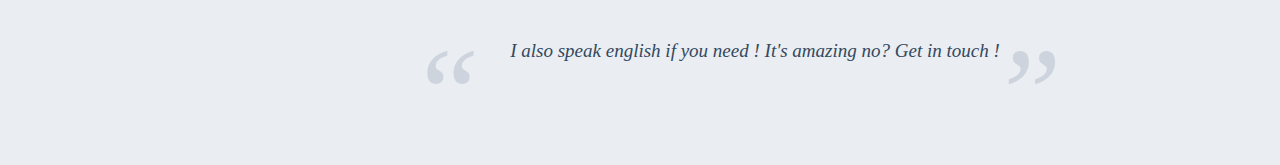
==== commit 6600b5ef: "Refine [1]" ====
--- a/Hello/index.html
+++ b/Hello/index.html
@@ -4,7 +4,7 @@
     <meta charset="utf-8">
     <title>title</title>
     <link rel="stylesheet" href="style/style.css">
-    <link href="https://fonts.googleapis.com/css?family=Lato|Signika|Signika+Negative&display=swap" rel="stylesheet">
+    <!-- <link href="https://fonts.googleapis.com/css?family=Lato|Signika|Signika+Negative&display=swap" rel="stylesheet"> -->
     <!-- <script src="script.js"></script> -->
   </head>
 
@@ -31,10 +31,10 @@
         <div class="descriptionTitle">
           <h1>Directrice artistique web</h1>
 
-          <p> Je suis A la d'un poste pour metre ma
-              <span class="bold">creativite</span>  a votre service. 
-              Polyvalente, determinee et aux
-              <span class="highlighted">competenses multiples</span>, je cree pour vous le 
+          <p> Je suis à la d'un poste pour metre ma
+              <span class="bold">créativité</span>  à votre service. 
+              Polyvalente, déterminée et aux
+              <span class="highlighted">compétences multiples</span>, je creé pour vous le 
               design de vos projects web <span class="bold">avec amour</span>.
           </p>
 
@@ -62,8 +62,8 @@
         </div>
 
         <div class="webLinks">
-          <a href="mailto:bonjour@marriehayes.com">bonjour@mariedehayes.com</a>
-          <a href="www.marriehayes.com">www.mariedehayes.com</a>
+          <a href=#>bonjour@mariedehayes.com</a>
+          <a href=#>www.mariedehayes.com</a>
           <hr>
         </div>
 
@@ -77,12 +77,12 @@
             <h4>Chef d'entreprise ecommerce</h4>
 
             <ul>
-              <li> Gestion de marque & realisation de 
+              <li> Gestion de marque & réalisation de 
                 la commoication globale de l'intreprise</li>
-              <li>Creation, traitement de la production 
+              <li>Création, traitement de la production 
                 & vente des bijoux via divers supports</li>
               <li>Gestion des partenarlats points de vente & 
-                operations marketing</li>
+                opérations marketing</li>
               <li>Gestion de la relation client avec 
                 les particuliers & les professionnels</li>
             </ul>
@@ -97,7 +97,7 @@
                 2010 - aujourd'hui
               </p>
               <div class="linkButton">
-                  <a>
+                  <a href=#>
                     www.secretvelvet.com
                   </a>
               </div>
@@ -110,27 +110,27 @@
               <h4>Directire artistique junior</h4>
   
               <ul>
-                <li>  Gestion de marque & realisation de la 
+                <li>  Gestion de marque & réalisation de la 
                   commoication globale de l'agence</li>
                 <li>Conception des supports de communication 
                   interne & externe print et web</li>
-                <li>Redaction de cahiers des charges 
-                  specifiques fonctionnels</li>
+                <li>Rédaction de cahiers des charges 
+                  spécifiques fonctionnels</li>
                 <li> Coordinatrice avec les prestataires 
-                  7 management d'une equipe 3 graphisters</li>
+                  7 management d'une équipe 3 graphisters</li>
               </ul>
   
               <div class="leftColumnBottom">
                 <p class="cityInfo">
                   <img src="images/icon-location-white.png" alt="">
-                  Mergnac
+                  Mérignac
                 </p>
                 <p class="yearsInfo">
                     <img src="images/icon-year-white.png" alt="">
                        juin 2007-2011
                 </p>
                 <div class="linkButton">
-                    <a>
+                    <a href=#>
                       www.cortix.fr
                     </a>
                 </div>
@@ -152,7 +152,7 @@
                     jan 2005-jan 2006
                   </p>
                   <div class="linkButton nonActive">
-                      <a>
+                      <a href=#>
                         www.ademe.fr
                       </a>
                   </div>
@@ -174,7 +174,7 @@
                       sept 2004-sept 2005
                     </p>
                     <div class="linkButton">
-                        <a>
+                        <a href=#>
                           www.toonga.com
                         </a>
                     </div>
@@ -218,7 +218,7 @@
                     nov 2010-jan 2011
                   </p>
                   <div class="rightLinkButton">
-                      <a>
+                      <a href=#>
                         www.yelp.fr
                       </a>
                   </div>
@@ -240,7 +240,7 @@
                     oct 2010-mars 2011
                   </p>
                   <div class="rightLinkButton">
-                      <a>
+                      <a href=#>
                         www.qoqa.fr
                       </a>
                   </div>
@@ -252,16 +252,16 @@
               <div class="rightColumnEdu">
                 <h3>CEFIRE (Groupe Inseec)</h3>
                 <p> Formation alternance sur deux annees</p>
-                <h4>Diplome en design graphique - mention TB</h4>
+                <h4>Diplôme en design graphique - mention TB</h4>
     
                 <div class="rightColumnEduBottom">
                   <p class="cityInfo">
                     <img src="images/icon-location-blue.png" alt="">
-                    Bordeaux
+                    Mèrignac
                   </p>
                   <p class="yearsInfo">
                       <img src="images/icon-year-blue.png" alt="">
-                    oct 2010-mars 2011
+                    jan 2004-jan 2006
                   </p>
                   <div class="stars">
                       <img src="/images/stars-CEFIRE.png" alt="">
@@ -270,18 +270,18 @@
               </div>
 
               <div class="rightColumnEdu">
-                  <h3>Ecole Superieure des Beaux Arts</h3>
+                  <h3>Ecole Supèrieure des Beaux Arts</h3>
                   <p> Formation artistique</p>
-                  <h4>Diplome national superieur d'expression plastique</h4>
+                  <h4>Diplome national supèrieur d'expression plastique</h4>
       
                   <div class="rightColumnEduBottom">
                     <p class="cityInfo">
                       <img src="images/icon-location-blue.png" alt="">
-                      Bordeaux
+                      Tours & Paris
                     </p>
                     <p class="yearsInfo">
                         <img src="images/icon-year-blue.png" alt="">
-                      oct 2010-mars 2011
+                      jan 2002-jan 2004
                     </p>
                     <div class="stars">
                       <img src="/images/stars-Ecole.png" alt="">
--- a/Hello/style/style.css
+++ b/Hello/style/style.css
@@ -1,16 +1,45 @@
+@font-face { 
+    font-family: 'Lato';
+    src: url("/fonts/Lato/Lato-Regular.ttf") format("truetype");
+    font-weight: 400;
+    font-style: normal;
+}
+@font-face { 
+    font-family: 'Lato';
+    src: url("/fonts/Lato/Lato-Italic.ttf") format("truetype");
+    font-weight: 400;
+    font-style: italic;
+}
+@font-face { 
+    font-family: 'Lato';
+    src: url("/fonts/Lato/Lato-Bold.ttf") format("truetype");
+    font-weight: 600;
+    font-style: bold;
+}
+
+@font-face { 
+    font-family: 'Signika';
+    src: url("/fonts/Signika/Signika-Regular.ttf") format("truetype");
+    font-weight: 400;
+    font-style: normal;
+}
+
+
+
 *{
     padding: 0;
     color: #33495F;
+    text-decoration: none;
 }
 
 body{
-    font-family: 'Lato';
+    font-family: 'Lato', sans-serif;
     background: #EAEDF1;
 }
 
 h1, h2, h3, h4 {
     color: #33495F;
-    font-family: 'Signika';
+    font-family: 'Signika', sans-serif;
 }
 
 .mainContainer {
@@ -721,15 +750,16 @@
 #english p {
     position: relative;
     right: 26px;
-    top: -54px;
-    font-family: 'Signika';
+    top: -50px;
+    font-family: 'Lato';
     font-style: italic;
     font-weight: 100;
     font-display: initial;
-    font-size: 18px;
+    font-size: 19px;
     margin-bottom: 0;
 }
 #english span {
+    font-family: 'Signika';
     color: #CED4DD;
     position: relative;
     top:80px;
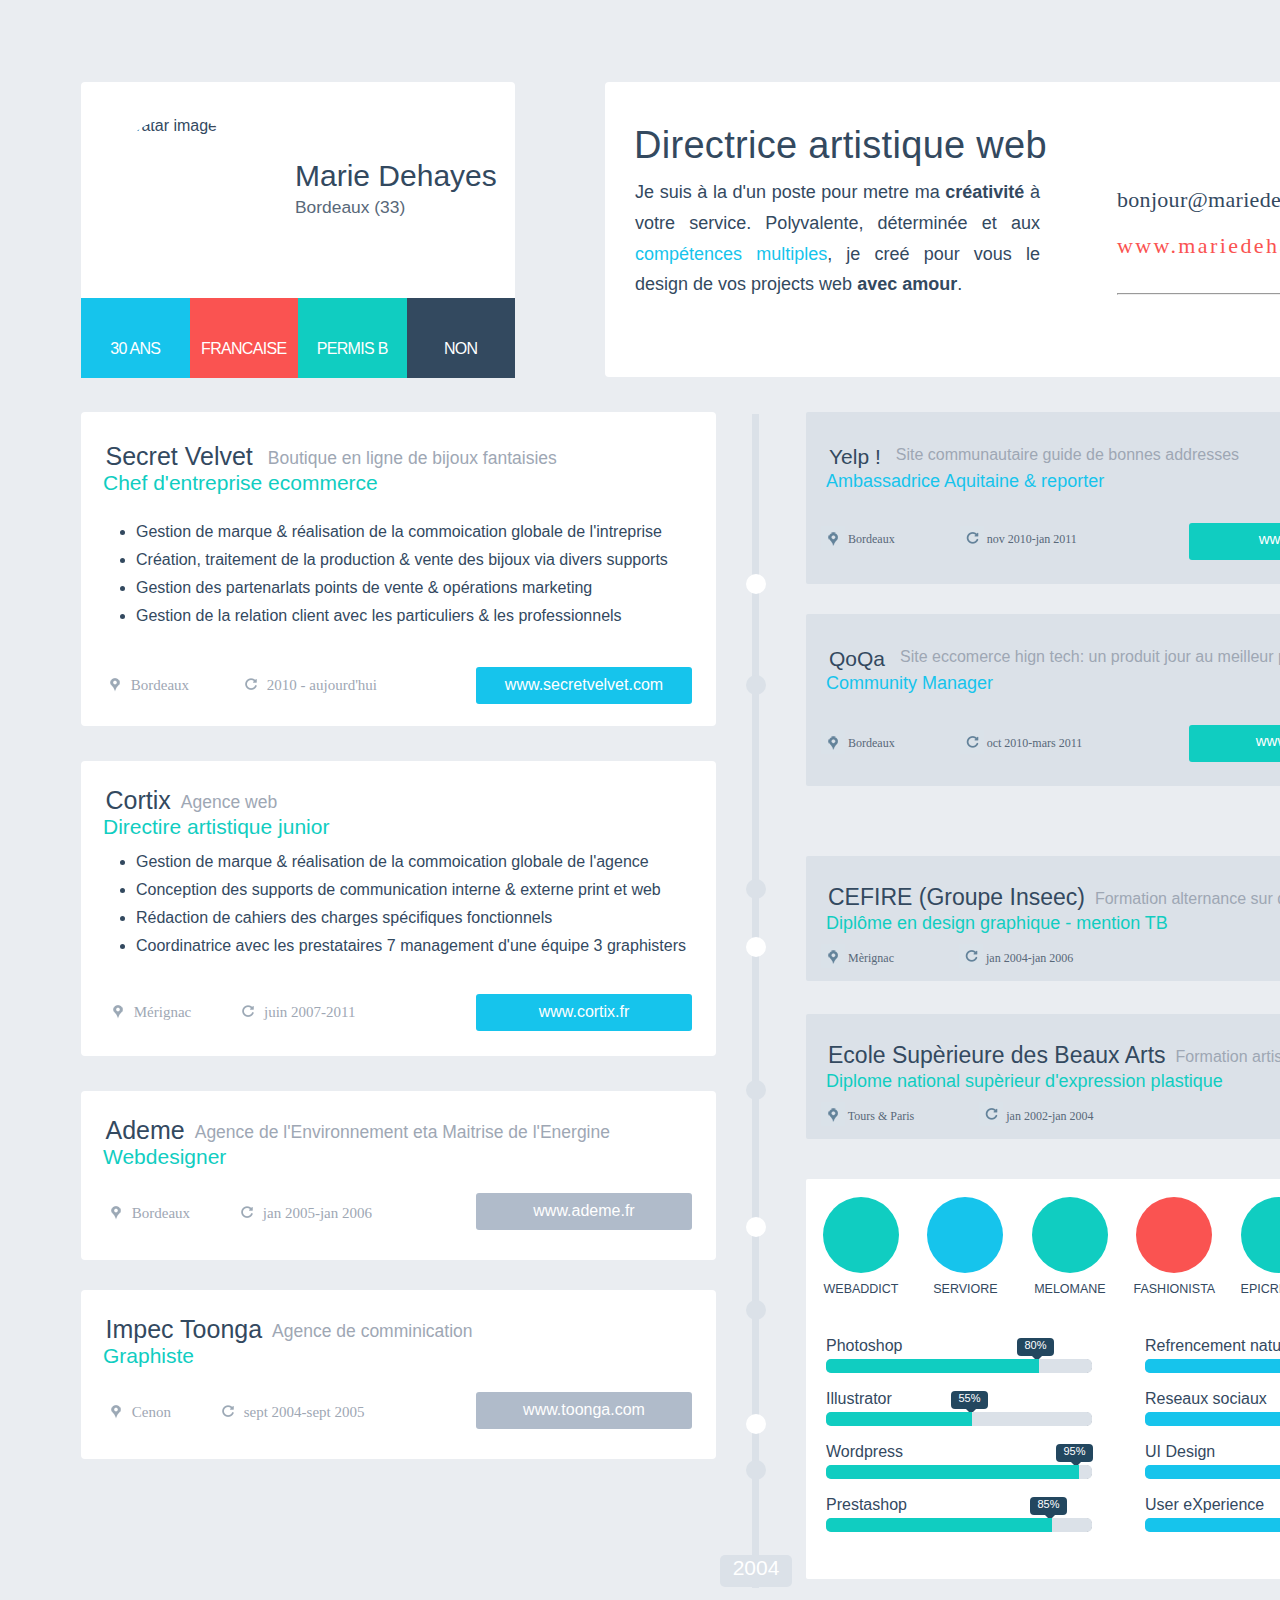
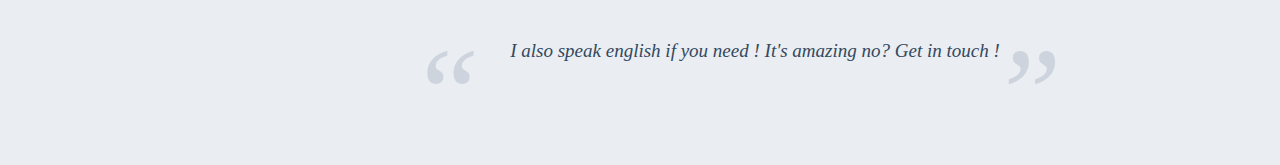
==== commit 5341f441: "Corrections [1]" ====
--- a/Hello/index.html
+++ b/Hello/index.html
@@ -264,7 +264,11 @@
                     jan 2004-jan 2006
                   </p>
                   <div class="stars">
-                      <img src="/images/stars-CEFIRE.png" alt="">
+                      <img src="/images/stars-full.png" alt="">
+                      <img src="/images/stars-full.png" alt="">
+                      <img src="/images/stars-full.png" alt="">
+                      <img src="/images/stars-full.png" alt="">
+                      <img src="/images/stars-half.png" alt="">
                   </div>
                 </div>
               </div>
@@ -284,7 +288,11 @@
                       jan 2002-jan 2004
                     </p>
                     <div class="stars">
-                      <img src="/images/stars-Ecole.png" alt="">
+                      <img src="/images/stars-full.png" alt="">
+                      <img src="/images/stars-full.png" alt="">
+                      <img src="/images/stars-half.png" alt="">
+                      <img src="/images/stars-empty.png" alt="">
+                      <img src="/images/stars-empty.png" alt="">
                     </div>
                   </div>
                 </div>
--- a/Hello/style/style.css
+++ b/Hello/style/style.css
@@ -56,6 +56,7 @@
     background: #FFFFFF;
     width: 434px;
     height: 295px;
+    border-radius: 4px;
 }
 .topPhoto img {
     float: left;
@@ -121,6 +122,7 @@
     width: 822px;
     height: 295px;
     margin-left: 90px;
+    border-radius: 4px;
 }
 .descriptionTitle{
     float: left;
@@ -194,6 +196,7 @@
     margin-top: 35px;
     width: 100%;
     background: #FFFFFF;
+    border-radius: 4px;
 }
 
 .leftBlockShort{
@@ -444,6 +447,7 @@
     width: 100%;
     height: 172px;
     background: #DBE1E8;
+    border-radius: 2px;
 }
 .rightColumnExp  .cityInfo,
 .rightColumnExp  .yearsInfo{
@@ -534,6 +538,7 @@
     width: 100%;
     height: 125px;
     background: #DBE1E8;
+    border-radius: 2px;
 }
 .rightColumnEdu  .cityInfo,
 .rightColumnEdu  .yearsInfo{
@@ -587,9 +592,11 @@
 .stars{
     float: right;
     margin-top: -9px;
-    margin-right: 22px;
-    width: 100px;
+    width: 120px;
     height: 20px;
+}
+.stars img{
+    margin-right: -3px;
 }
 
 .rightColumnEdu:last-of-type{
@@ -611,6 +618,7 @@
     width: 100%;
     margin-top: 40px;
     background: white;
+    border-radius: 2px;
 }
 
 .aboutPictures {
@@ -701,18 +709,27 @@
 }
 
 .percent{
-    width: 39px;
-    height: 21px;
-    background: url(/images/progress-percente.png);
+    width: 37px;
+    height: 18px;
     position: absolute;
     top: 1px;
+    background: #23475F;
+    text-align: center;
+    border-radius: 4px;
 }
 .percent p{
     position: relative;
     top: -10px;
-    left: 8px;
     color: white;
     font-size: 11px;
+    
+}
+.percent::after {
+    content: ''; 
+    position: absolute;
+    left: 10px; bottom: -15px;
+    border: 10px solid transparent;
+    border-top: 10px solid #23475F;
 }
 
 #photoshop{
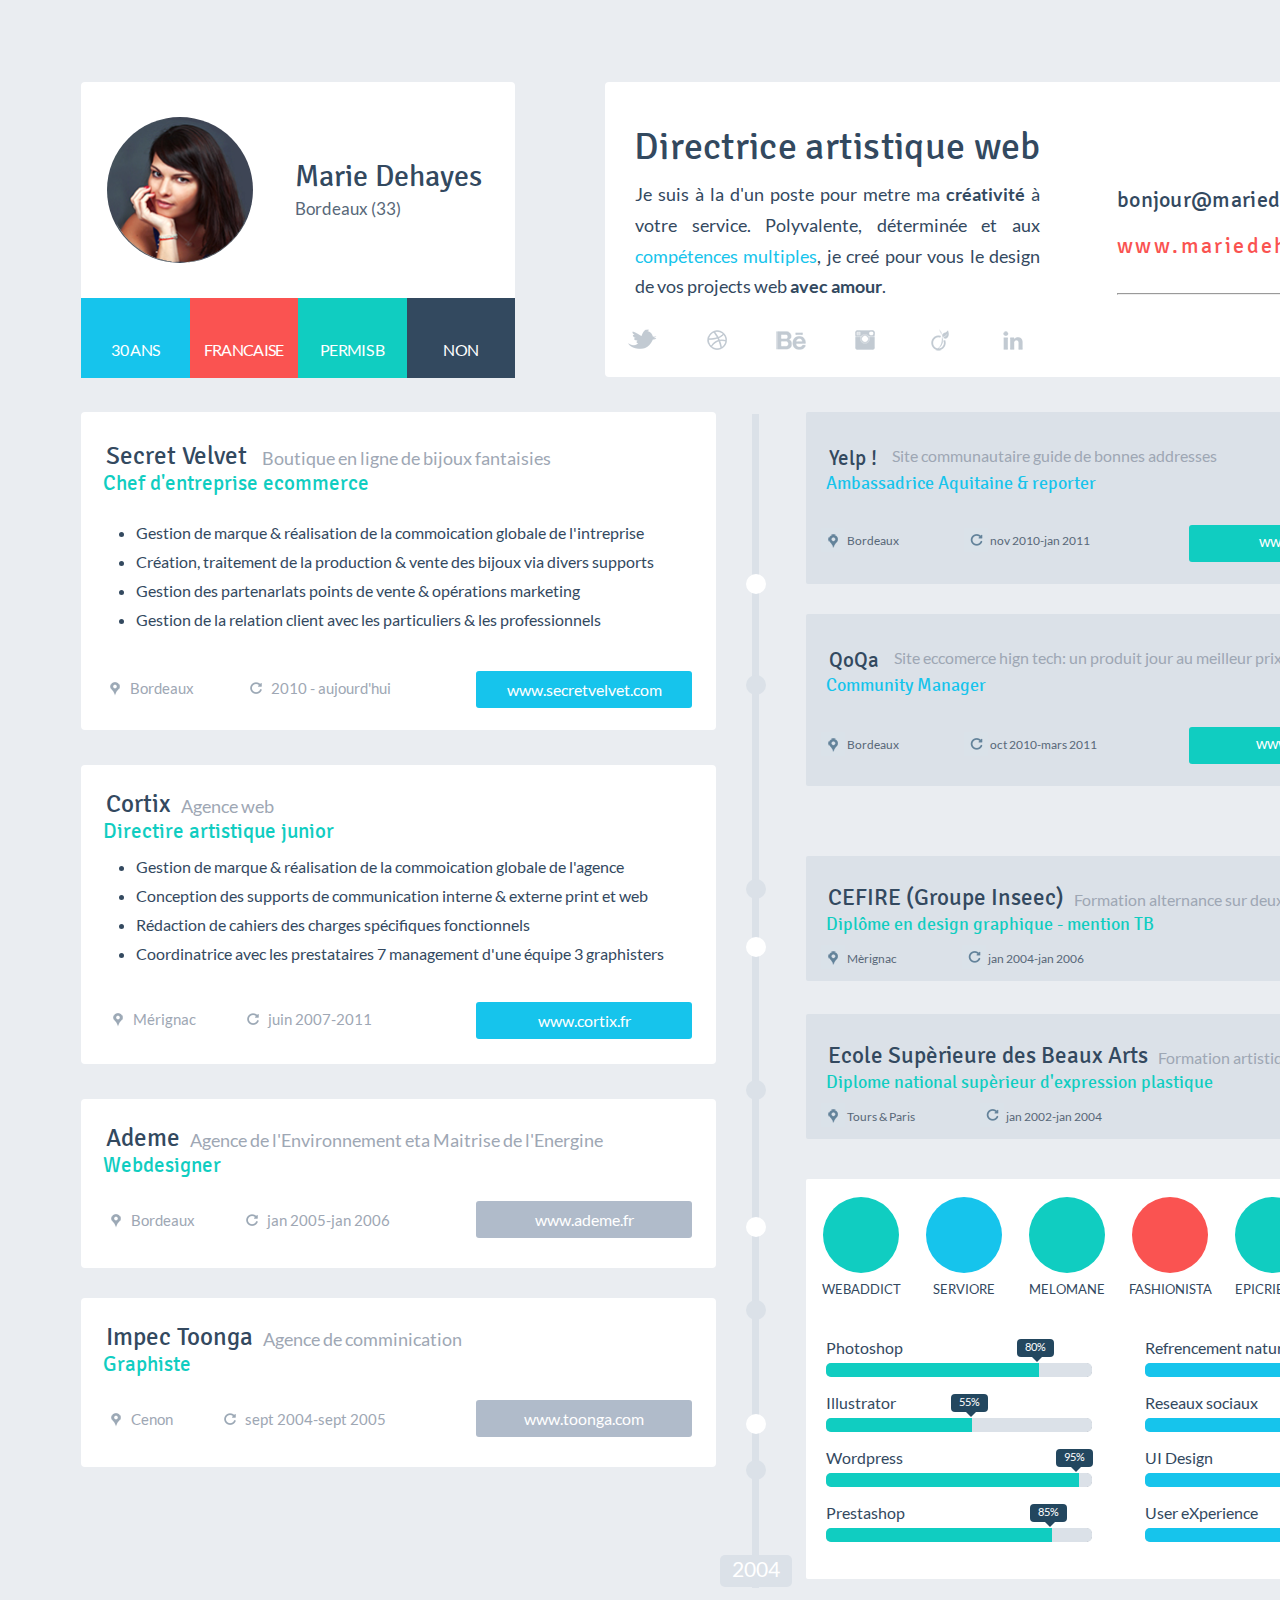
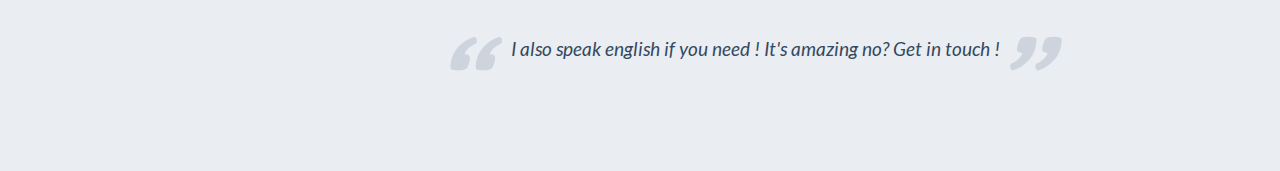
==== commit b4858213: "Corrections [2]" ====
--- a/Hello/index.html
+++ b/Hello/index.html
@@ -14,7 +14,7 @@
 
       <div class="topPhoto">
 
-        <img src="/images/avatar.jpg" alt="Avatar image">
+        <img src="images/avatar.jpg" alt="Avatar image">
         <h2>Marie Dehayes</h2>
         <p>Bordeaux (33)</p>
         <div class="photoIcons">
@@ -40,22 +40,22 @@
 
           <div class="socialLinks">
             <a href="">
-              <img src="/images/icon-social-1.png" alt="">
-            </a>
-            <a href="">
-                <img src="/images/icon-social-2.png" alt="">
-            </a>
-            <a href="">
-                <img src="/images/icon-social-3.png" alt="">
-            </a>
-            <a href="">
-                <img src="/images/icon-social-4.png" alt="">
-            </a>
-            <a href="">
-                <img src="/images/icon-social-5.png" alt="">
-            </a>
-            <a href="">
-                <img src="/images/icon-social-6.png" alt="">
+              <img src="images/icon-social-1.png" alt="">
+            </a>
+            <a href="">
+                <img src="images/icon-social-2.png" alt="">
+            </a>
+            <a href="">
+                <img src="images/icon-social-3.png" alt="">
+            </a>
+            <a href="">
+                <img src="images/icon-social-4.png" alt="">
+            </a>
+            <a href="">
+                <img src="images/icon-social-5.png" alt="">
+            </a>
+            <a href="">
+                <img src="images/icon-social-6.png" alt="">
             </a>
           </div>
 
@@ -264,11 +264,11 @@
                     jan 2004-jan 2006
                   </p>
                   <div class="stars">
-                      <img src="/images/stars-full.png" alt="">
-                      <img src="/images/stars-full.png" alt="">
-                      <img src="/images/stars-full.png" alt="">
-                      <img src="/images/stars-full.png" alt="">
-                      <img src="/images/stars-half.png" alt="">
+                      <img src="images/stars-full.png" alt="">
+                      <img src="images/stars-full.png" alt="">
+                      <img src="images/stars-full.png" alt="">
+                      <img src="images/stars-full.png" alt="">
+                      <img src="images/stars-half.png" alt="">
                   </div>
                 </div>
               </div>
@@ -288,11 +288,11 @@
                       jan 2002-jan 2004
                     </p>
                     <div class="stars">
-                      <img src="/images/stars-full.png" alt="">
-                      <img src="/images/stars-full.png" alt="">
-                      <img src="/images/stars-half.png" alt="">
-                      <img src="/images/stars-empty.png" alt="">
-                      <img src="/images/stars-empty.png" alt="">
+                      <img src="images/stars-full.png" alt="">
+                      <img src="images/stars-full.png" alt="">
+                      <img src="images/stars-half.png" alt="">
+                      <img src="images/stars-empty.png" alt="">
+                      <img src="images/stars-empty.png" alt="">
                     </div>
                   </div>
                 </div>
--- a/Hello/style/style.css
+++ b/Hello/style/style.css
@@ -1,25 +1,25 @@
 @font-face { 
     font-family: 'Lato';
-    src: url("/fonts/Lato/Lato-Regular.ttf") format("truetype");
+    src: url("fonts/Lato/Lato-Regular.ttf") format("truetype");
     font-weight: 400;
     font-style: normal;
 }
 @font-face { 
     font-family: 'Lato';
-    src: url("/fonts/Lato/Lato-Italic.ttf") format("truetype");
+    src: url("fonts/Lato/Lato-Italic.ttf") format("truetype");
     font-weight: 400;
     font-style: italic;
 }
 @font-face { 
     font-family: 'Lato';
-    src: url("/fonts/Lato/Lato-Bold.ttf") format("truetype");
+    src: url("fonts/Lato/Lato-Bold.ttf") format("truetype");
     font-weight: 600;
     font-style: bold;
 }
 
 @font-face { 
     font-family: 'Signika';
-    src: url("/fonts/Signika/Signika-Regular.ttf") format("truetype");
+    src: url("fonts/Signika/Signika-Regular.ttf") format("truetype");
     font-weight: 400;
     font-style: normal;
 }
@@ -103,16 +103,16 @@
 }
 
 .photoIcons p:nth-child(1) {
-    background: #16C4EC url(/images/icon-top-1.png) no-repeat 50% 18px;
+    background: #16C4EC url("images/icon-top-1.png") no-repeat 50% 18px;
 }
 .photoIcons p:nth-child(2) {
-    background: #FA5351 url(/images/icon-top-2.png) no-repeat 50% 18px;
+    background: #FA5351 url("images/icon-top-2.png") no-repeat 50% 18px;
 }
 .photoIcons p:nth-child(3) {
-    background: #10CDC1 url(/images/icon-top-3.png) no-repeat 50% 18px;
+    background: #10CDC1 url("images/icon-top-3.png") no-repeat 50% 18px;
 }
 .photoIcons p:nth-child(4) {
-    background: #33495F url(/images/icon-top-4.png) no-repeat 50% 18px;
+    background: #33495F url("images/icon-top-4.png") no-repeat 50% 18px;
 }
 
 /* description block */
@@ -235,7 +235,7 @@
 }
 .leftColumnBlock li{
     clear: both;
-    list-style-image: url("/images/list-deco.png");
+    list-style-image: url("images/list-deco.png");
     font-size: 16px;
     font-weight: 300;
     margin-left: 55px;
@@ -527,7 +527,7 @@
     float: right;
     width: 100%;
     height: 3px;
-    background: url("/images/dottedLine.png");
+    background: url("images/dottedLine.png");
     margin-top: 34px;
 }
 
@@ -647,22 +647,22 @@
     margin-right: auto;
 }
 .aboutBlock:nth-child(1) .aboutIcon{
-    background: #10CDC1 url("/images/about-web.png") no-repeat 50% 50%;
+    background: #10CDC1 url("images/about-web.png") no-repeat 50% 50%;
 }
 .aboutBlock:nth-child(2) .aboutIcon{
-    background: #16C4EC url("/images/about-serv.png") no-repeat 50% 50%;
+    background: #16C4EC url("images/about-serv.png") no-repeat 50% 50%;
 }
 .aboutBlock:nth-child(3) .aboutIcon{
-    background: #10CDC1 url("/images/about-mel.png") no-repeat 50% 50%;
+    background: #10CDC1 url("images/about-mel.png") no-repeat 50% 50%;
 }
 .aboutBlock:nth-child(4) .aboutIcon{
-    background: #FA5351 url("/images/about-fash.png") no-repeat 50% 50%;
+    background: #FA5351 url("images/about-fash.png") no-repeat 50% 50%;
 }
 .aboutBlock:nth-child(5) .aboutIcon{
-    background: #10CDC1 url("/images/about-epic.png") no-repeat 50% 50%;
+    background: #10CDC1 url("images/about-epic.png") no-repeat 50% 50%;
 }
 .aboutBlock:nth-child(6) .aboutIcon{
-    background: #16C4EC url("/images/about-voy.png") no-repeat 50% 50%;
+    background: #16C4EC url("images/about-voy.png") no-repeat 50% 50%;
 }
 
 
